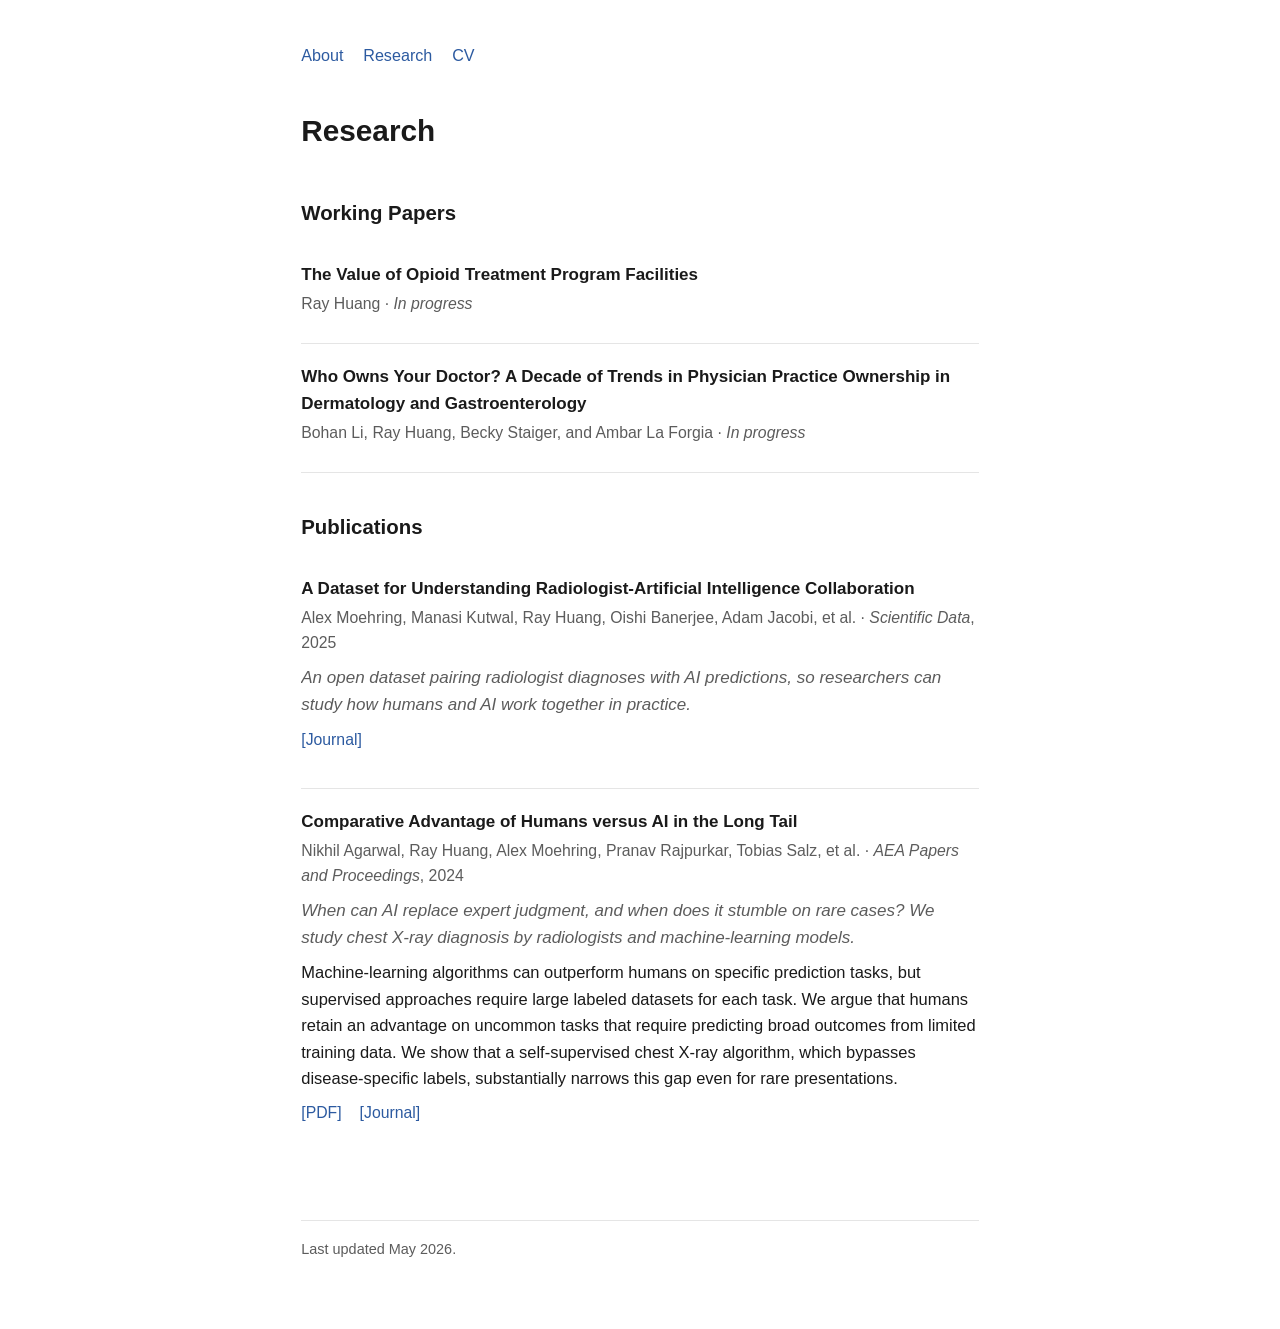
==== research.html @ 4aeb0f44 "Initial site" ====
<!DOCTYPE html>
<html lang="en">
<head>
  <meta charset="utf-8">
  <meta name="viewport" content="width=device-width, initial-scale=1">
  <title>Research · Ray Huang</title>
  <meta name="description" content="Research papers by Ray Huang.">
  <link rel="stylesheet" href="style.css">
</head>
<body>
  <div class="container">

    <nav class="site-nav">
      <a href="index.html">About</a>
      <a href="research.html">Research</a>
      <a href="assets/cv.pdf">CV</a>
    </nav>

    <header>
      <h1>Research</h1>
    </header>

    <main>

      <h2>Working Papers</h2>

      <article class="paper">
        <p class="title">The Value of Opioid Treatment Program Facilities</p>
        <p class="meta">Ray Huang &middot; <em>In progress</em></p>
      </article>

      <article class="paper">
        <p class="title">Who Owns Your Doctor? A Decade of Trends in Physician Practice Ownership in Dermatology and Gastroenterology</p>
        <p class="meta">Bohan Li, Ray Huang, Becky Staiger, and Ambar La Forgia &middot; <em>In progress</em></p>
      </article>

      <h2>Publications</h2>

      <article class="paper">
        <p class="title">A Dataset for Understanding Radiologist-Artificial Intelligence Collaboration</p>
        <p class="meta">
          Alex Moehring, Manasi Kutwal, Ray Huang, Oishi Banerjee, Adam Jacobi, et al.
          &middot; <em>Scientific Data</em>, 2025
        </p>
        <p class="hook">An open dataset pairing radiologist diagnoses with AI predictions, so researchers can study how humans and AI work together in practice.</p>
        <p class="links">
          <a href="https://www.nature.com/articles/s41597-025-05054-0">[Journal]</a>
        </p>
      </article>

      <article class="paper">
        <p class="title">Comparative Advantage of Humans versus AI in the Long Tail</p>
        <p class="meta">
          Nikhil Agarwal, Ray Huang, Alex Moehring, Pranav Rajpurkar, Tobias Salz, et al.
          &middot; <em>AEA Papers and Proceedings</em>, 2024
        </p>
        <p class="hook">When can AI replace expert judgment, and when does it stumble on rare cases? We study chest X-ray diagnosis by radiologists and machine-learning models.</p>
        <p class="abstract">
          Machine-learning algorithms can outperform humans on specific prediction tasks,
          but supervised approaches require large labeled datasets for each task. We argue
          that humans retain an advantage on uncommon tasks that require predicting broad
          outcomes from limited training data. We show that a self-supervised chest X-ray
          algorithm, which bypasses disease-specific labels, substantially narrows this
          gap even for rare presentations.
        </p>
        <p class="links">
          <a href="assets/papers/longtail_manuscript.pdf">[PDF]</a>
          <a href="https://www.aeaweb.org/articles?id=10.1257/pandp.20241071">[Journal]</a>
        </p>
      </article>

      <!--
        To add another paper, copy an <article class="paper"> block above and edit.
        Drop PDFs into assets/papers/ and update the href.
      -->

    </main>

    <footer>
      Last updated May 2026.
    </footer>

  </div>
</body>
</html>
---- style.css ----
:root {
  --text: #1a1a1a;
  --muted: #5c5c5c;
  --link: #2c5aa0;
  --link-hover: #1a3d75;
  --rule: #e5e5e5;
  --bg: #ffffff;
}

* { box-sizing: border-box; }

html, body {
  margin: 0;
  padding: 0;
  background: var(--bg);
  color: var(--text);
  font-family: -apple-system, BlinkMacSystemFont, "Segoe UI", Roboto,
               "Helvetica Neue", Arial, sans-serif;
  font-size: 17px;
  line-height: 1.6;
  -webkit-font-smoothing: antialiased;
}

.container {
  max-width: 720px;
  margin: 0 auto;
  padding: 2.5rem 1.25rem 4rem;
}

nav.site-nav {
  font-size: 0.95rem;
  margin-bottom: 2.25rem;
  color: var(--muted);
}

nav.site-nav a {
  margin-right: 0.9rem;
}

nav.site-nav a:last-child { margin-right: 0; }

a {
  color: var(--link);
  text-decoration: none;
}

a:hover { color: var(--link-hover); text-decoration: underline; }

h1 {
  font-size: 1.75rem;
  margin: 0 0 0.25rem;
  font-weight: 600;
}

h2 {
  font-size: 1.2rem;
  margin: 2.25rem 0 0.75rem;
  font-weight: 600;
}

.subhead {
  color: var(--muted);
  margin: 0 0 1.5rem;
}

.headshot {
  float: right;
  width: 140px;
  height: auto;
  margin: 0.25rem 0 1rem 1.5rem;
  border-radius: 4px;
}

main { overflow: hidden; }

main p { margin: 0 0 1rem; }

p.contact {
  margin-top: 2rem;
  color: var(--muted);
  font-size: 0.95rem;
  line-height: 1.7;
}

.paper {
  padding: 1.1rem 0;
  border-bottom: 1px solid var(--rule);
}

.paper:last-child { border-bottom: none; }

.paper .title {
  font-weight: 600;
  margin: 0 0 0.15rem;
}

.paper .meta {
  color: var(--muted);
  font-size: 0.93rem;
  margin: 0 0 0.5rem;
}

.paper .hook {
  font-style: italic;
  color: var(--muted);
  margin: 0.25rem 0 0.5rem;
}

.paper .abstract {
  font-size: 0.97rem;
  margin: 0.5rem 0;
}

.paper .links {
  font-size: 0.93rem;
  margin-top: 0.4rem;
}

.paper .links a { margin-right: 0.8rem; }

footer {
  margin-top: 3.5rem;
  padding-top: 1rem;
  border-top: 1px solid var(--rule);
  color: var(--muted);
  font-size: 0.85rem;
}

@media (max-width: 560px) {
  .container { padding: 1.75rem 1rem 3rem; }
  .headshot {
    float: none;
    display: block;
    width: 130px;
    margin: 0 0 1rem;
  }
  h1 { font-size: 1.5rem; }
}
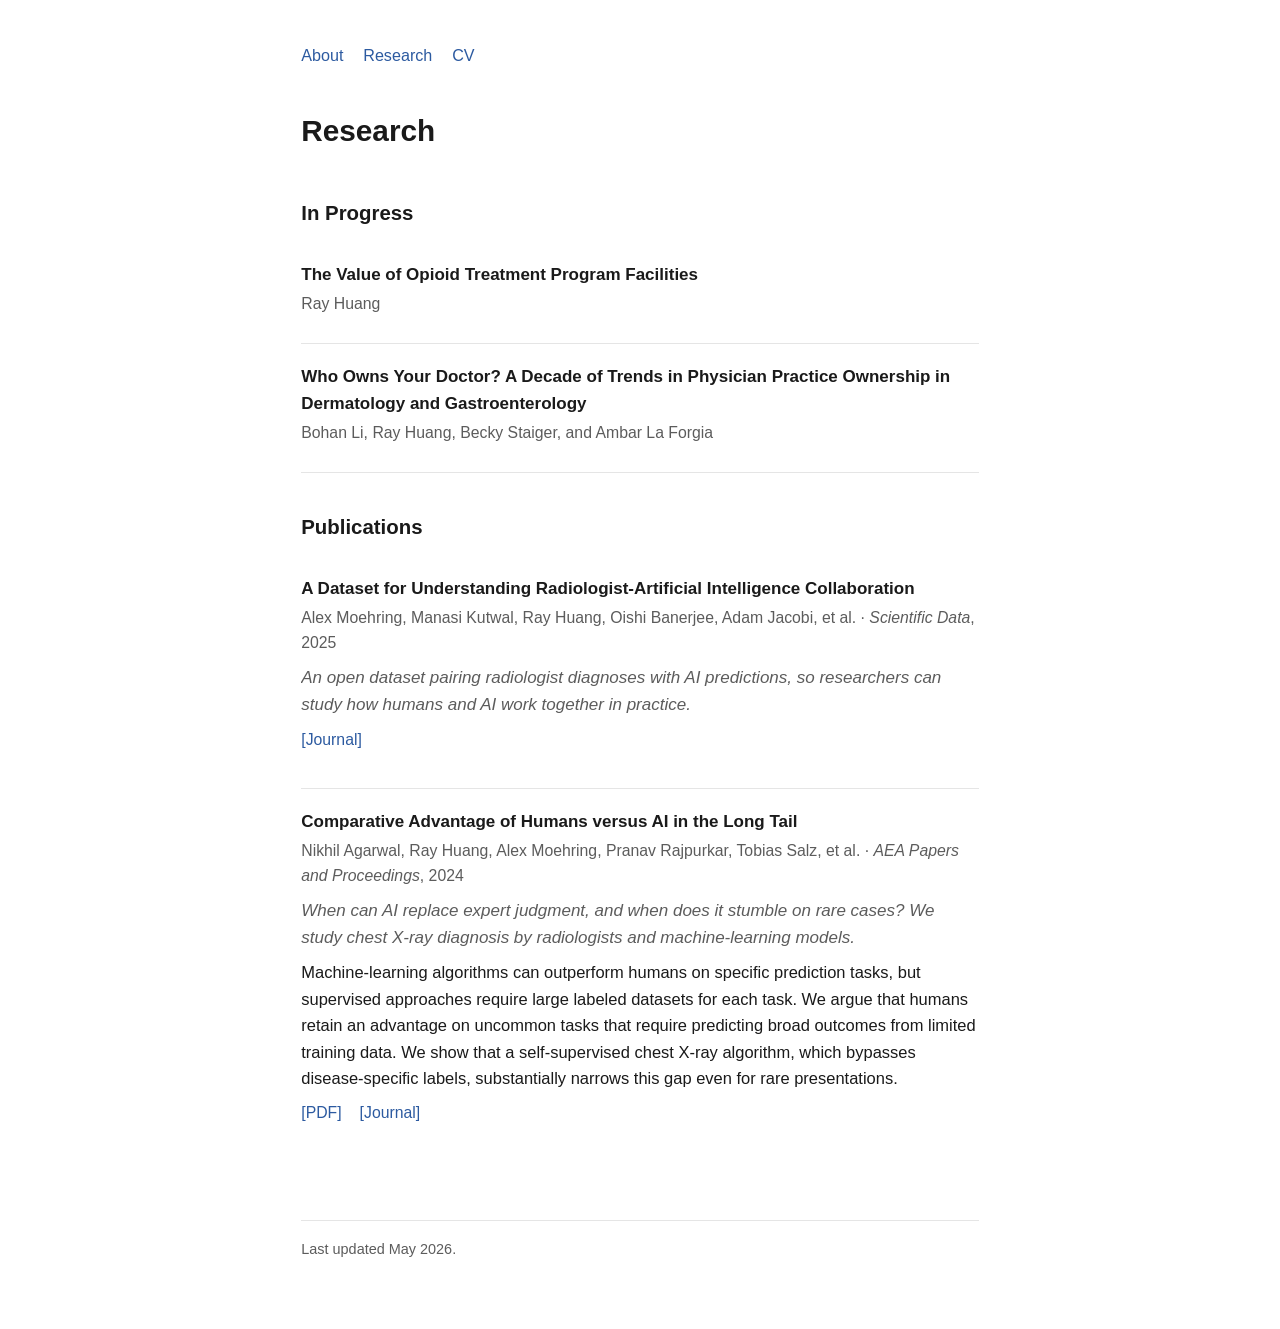
==== commit 15914558: "Rename Working Papers to In Progress; add public finance to CV interests" ====
--- a/research.html
+++ b/research.html
@@ -22,16 +22,16 @@
 
     <main>
 
-      <h2>Working Papers</h2>
+      <h2>In Progress</h2>
 
       <article class="paper">
         <p class="title">The Value of Opioid Treatment Program Facilities</p>
-        <p class="meta">Ray Huang &middot; <em>In progress</em></p>
+        <p class="meta">Ray Huang</p>
       </article>
 
       <article class="paper">
         <p class="title">Who Owns Your Doctor? A Decade of Trends in Physician Practice Ownership in Dermatology and Gastroenterology</p>
-        <p class="meta">Bohan Li, Ray Huang, Becky Staiger, and Ambar La Forgia &middot; <em>In progress</em></p>
+        <p class="meta">Bohan Li, Ray Huang, Becky Staiger, and Ambar La Forgia</p>
       </article>
 
       <h2>Publications</h2>
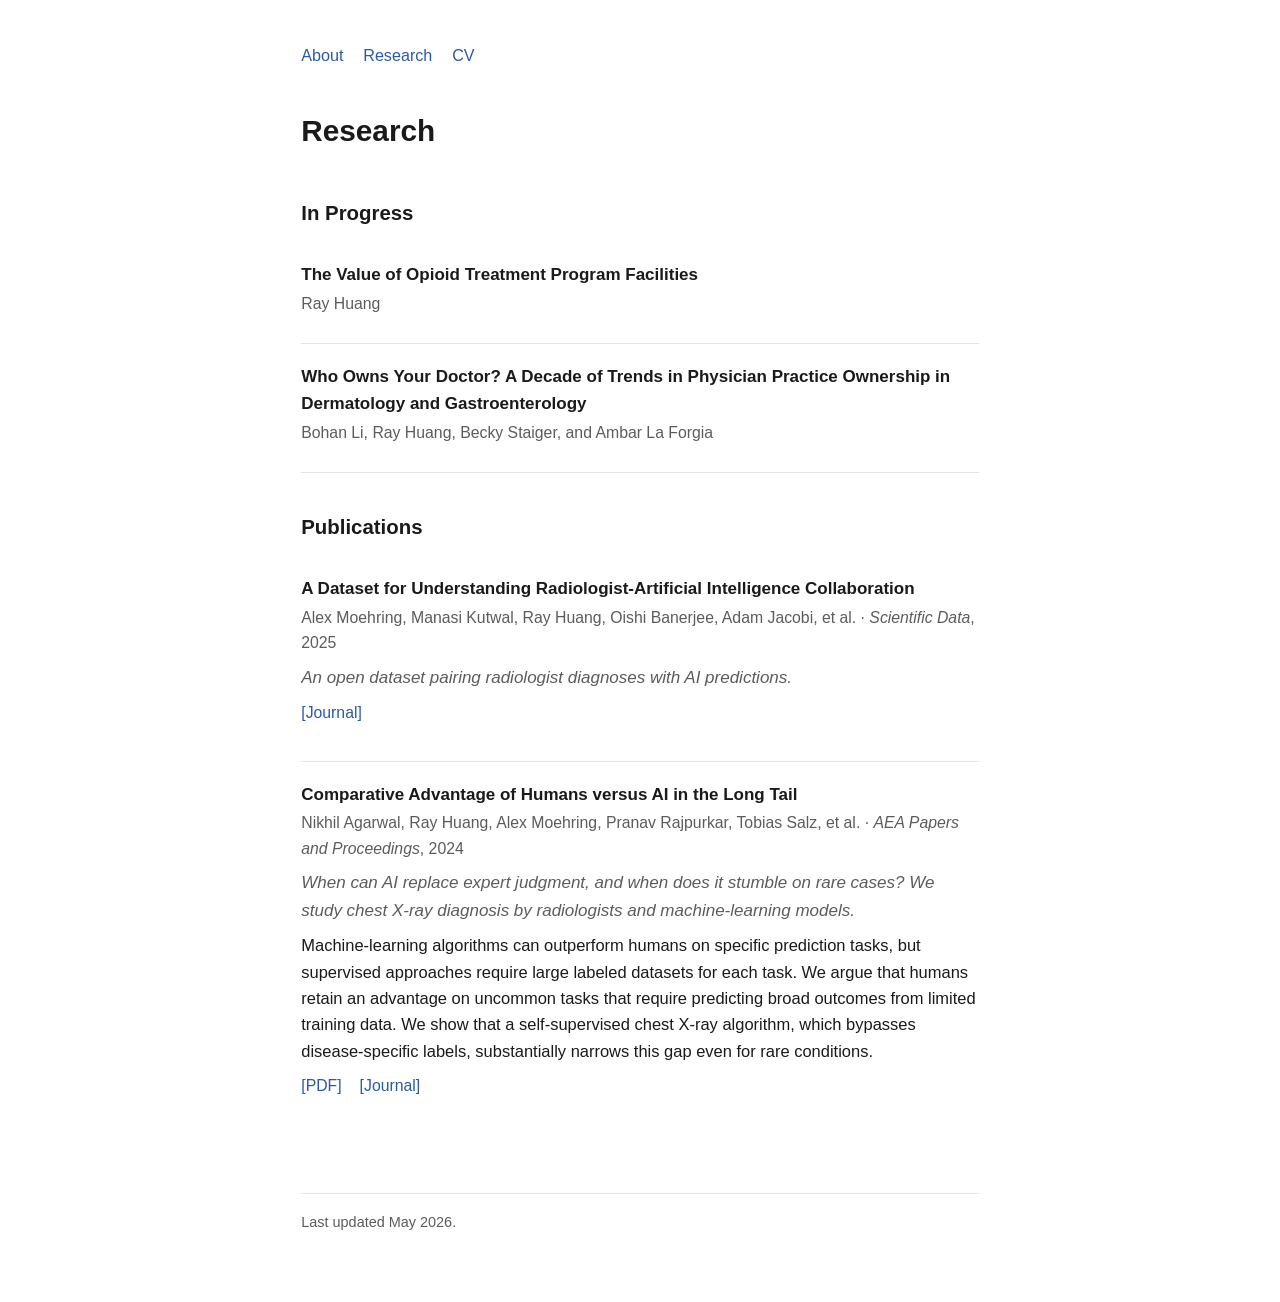
==== commit 483d4360: "Tighten research blurbs: trim dataset hook, swap "presentations" for "conditions"" ====
--- a/research.html
+++ b/research.html
@@ -42,7 +42,7 @@
           Alex Moehring, Manasi Kutwal, Ray Huang, Oishi Banerjee, Adam Jacobi, et al.
           &middot; <em>Scientific Data</em>, 2025
         </p>
-        <p class="hook">An open dataset pairing radiologist diagnoses with AI predictions, so researchers can study how humans and AI work together in practice.</p>
+        <p class="hook">An open dataset pairing radiologist diagnoses with AI predictions.</p>
         <p class="links">
           <a href="https://www.nature.com/articles/s41597-025-05054-0">[Journal]</a>
         </p>
@@ -61,7 +61,7 @@
           that humans retain an advantage on uncommon tasks that require predicting broad
           outcomes from limited training data. We show that a self-supervised chest X-ray
           algorithm, which bypasses disease-specific labels, substantially narrows this
-          gap even for rare presentations.
+          gap even for rare conditions.
         </p>
         <p class="links">
           <a href="assets/papers/longtail_manuscript.pdf">[PDF]</a>
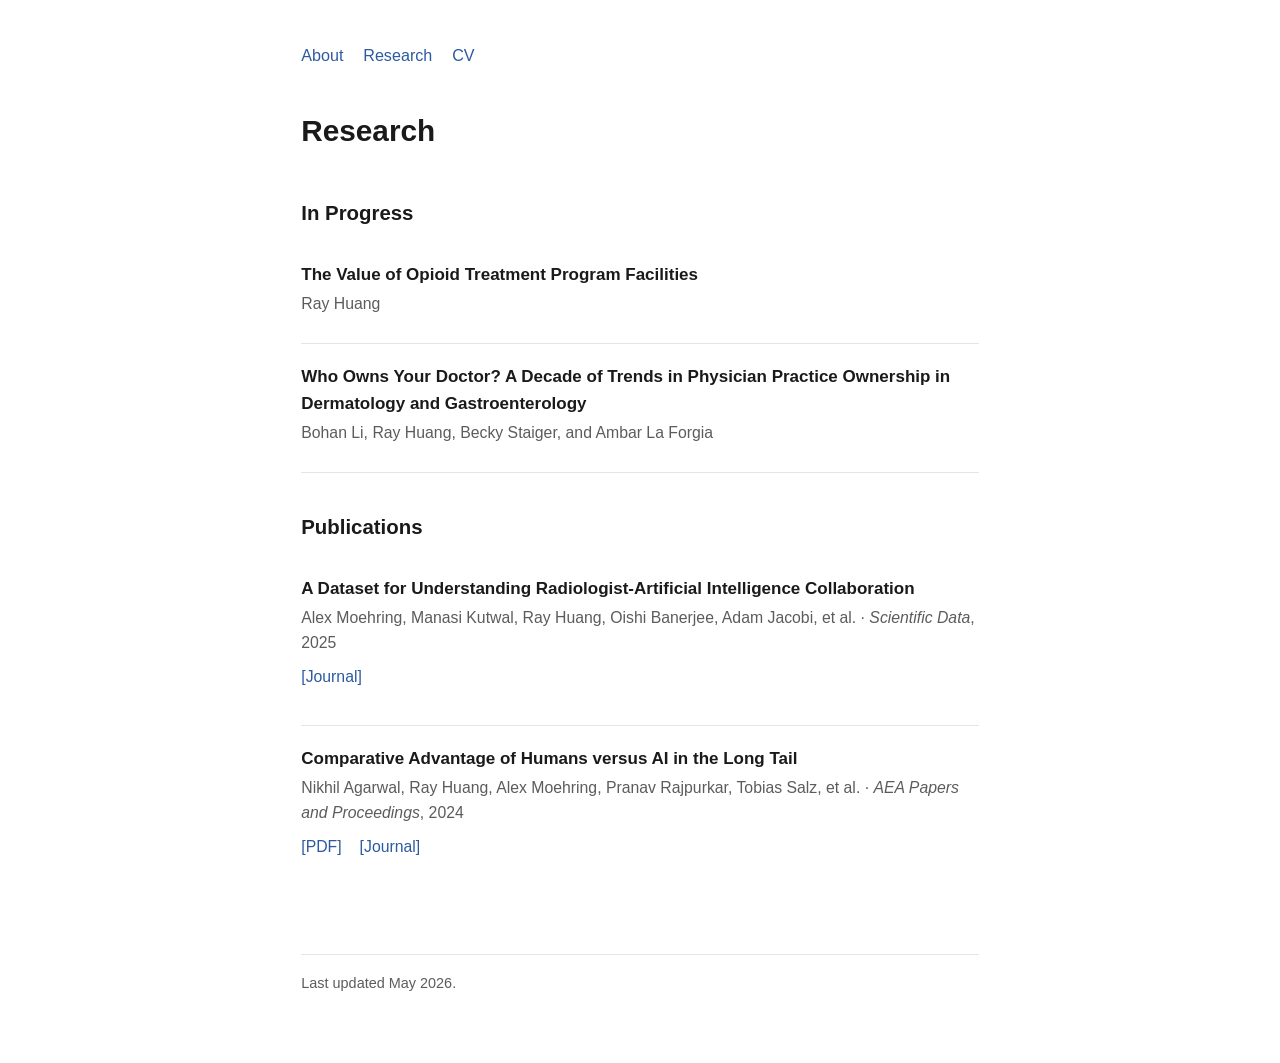
==== commit 5a9073f3: "Remove hook/abstract text from publications" ====
--- a/research.html
+++ b/research.html
@@ -42,7 +42,6 @@
           Alex Moehring, Manasi Kutwal, Ray Huang, Oishi Banerjee, Adam Jacobi, et al.
           &middot; <em>Scientific Data</em>, 2025
         </p>
-        <p class="hook">An open dataset pairing radiologist diagnoses with AI predictions.</p>
         <p class="links">
           <a href="https://www.nature.com/articles/s41597-025-05054-0">[Journal]</a>
         </p>
@@ -53,15 +52,6 @@
         <p class="meta">
           Nikhil Agarwal, Ray Huang, Alex Moehring, Pranav Rajpurkar, Tobias Salz, et al.
           &middot; <em>AEA Papers and Proceedings</em>, 2024
-        </p>
-        <p class="hook">When can AI replace expert judgment, and when does it stumble on rare cases? We study chest X-ray diagnosis by radiologists and machine-learning models.</p>
-        <p class="abstract">
-          Machine-learning algorithms can outperform humans on specific prediction tasks,
-          but supervised approaches require large labeled datasets for each task. We argue
-          that humans retain an advantage on uncommon tasks that require predicting broad
-          outcomes from limited training data. We show that a self-supervised chest X-ray
-          algorithm, which bypasses disease-specific labels, substantially narrows this
-          gap even for rare conditions.
         </p>
         <p class="links">
           <a href="assets/papers/longtail_manuscript.pdf">[PDF]</a>
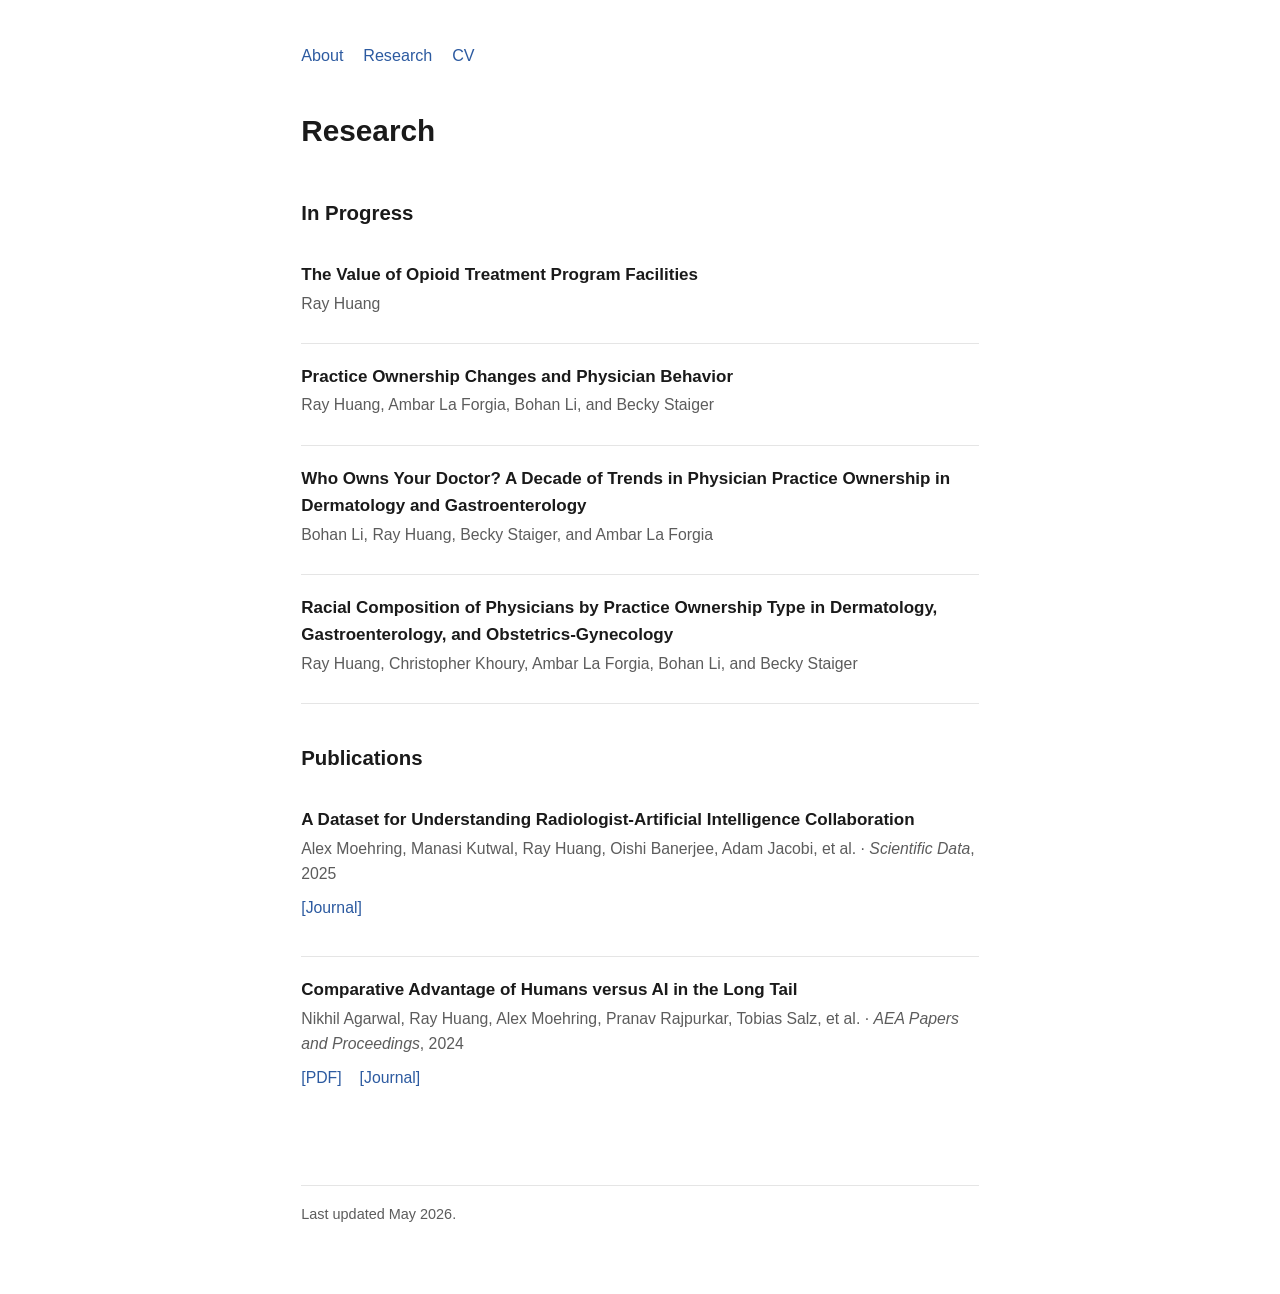
==== commit 761dba57: "Add two in-progress papers: ownership/physician behavior and racial composition Co-Authored-By: Clau" ====
--- a/research.html
+++ b/research.html
@@ -30,8 +30,18 @@
       </article>
 
       <article class="paper">
+        <p class="title">Practice Ownership Changes and Physician Behavior</p>
+        <p class="meta">Ray Huang, Ambar La Forgia, Bohan Li, and Becky Staiger</p>
+      </article>
+
+      <article class="paper">
         <p class="title">Who Owns Your Doctor? A Decade of Trends in Physician Practice Ownership in Dermatology and Gastroenterology</p>
         <p class="meta">Bohan Li, Ray Huang, Becky Staiger, and Ambar La Forgia</p>
+      </article>
+
+      <article class="paper">
+        <p class="title">Racial Composition of Physicians by Practice Ownership Type in Dermatology, Gastroenterology, and Obstetrics-Gynecology</p>
+        <p class="meta">Ray Huang, Christopher Khoury, Ambar La Forgia, Bohan Li, and Becky Staiger</p>
       </article>
 
       <h2>Publications</h2>
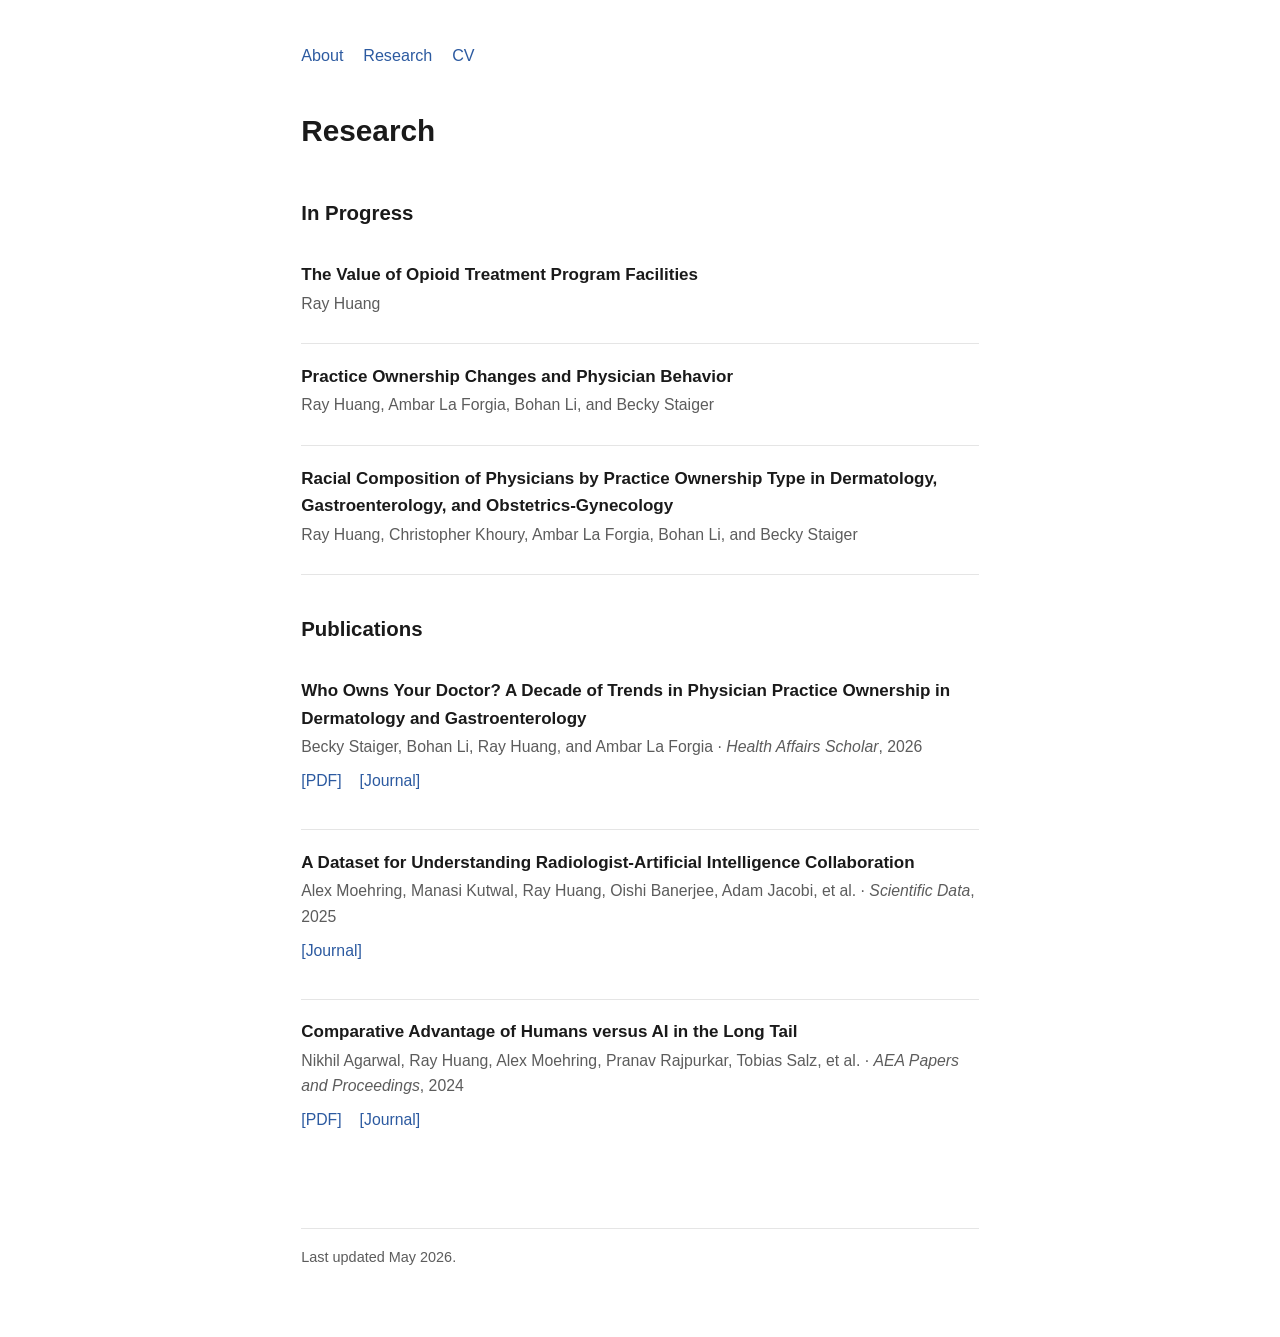
==== commit 093bdad9: "Move "Who Owns Your Doctor?" to Publications with Health Affairs Scholar citation Published in Healt" ====
--- a/research.html
+++ b/research.html
@@ -35,16 +35,23 @@
       </article>
 
       <article class="paper">
-        <p class="title">Who Owns Your Doctor? A Decade of Trends in Physician Practice Ownership in Dermatology and Gastroenterology</p>
-        <p class="meta">Bohan Li, Ray Huang, Becky Staiger, and Ambar La Forgia</p>
-      </article>
-
-      <article class="paper">
         <p class="title">Racial Composition of Physicians by Practice Ownership Type in Dermatology, Gastroenterology, and Obstetrics-Gynecology</p>
         <p class="meta">Ray Huang, Christopher Khoury, Ambar La Forgia, Bohan Li, and Becky Staiger</p>
       </article>
 
       <h2>Publications</h2>
+
+      <article class="paper">
+        <p class="title">Who Owns Your Doctor? A Decade of Trends in Physician Practice Ownership in Dermatology and Gastroenterology</p>
+        <p class="meta">
+          Becky Staiger, Bohan Li, Ray Huang, and Ambar La Forgia
+          &middot; <em>Health Affairs Scholar</em>, 2026
+        </p>
+        <p class="links">
+          <a href="assets/papers/who_owns_has.pdf">[PDF]</a>
+          <a href="https://doi.org/10.1093/haschl/qxag178">[Journal]</a>
+        </p>
+      </article>
 
       <article class="paper">
         <p class="title">A Dataset for Understanding Radiologist-Artificial Intelligence Collaboration</p>
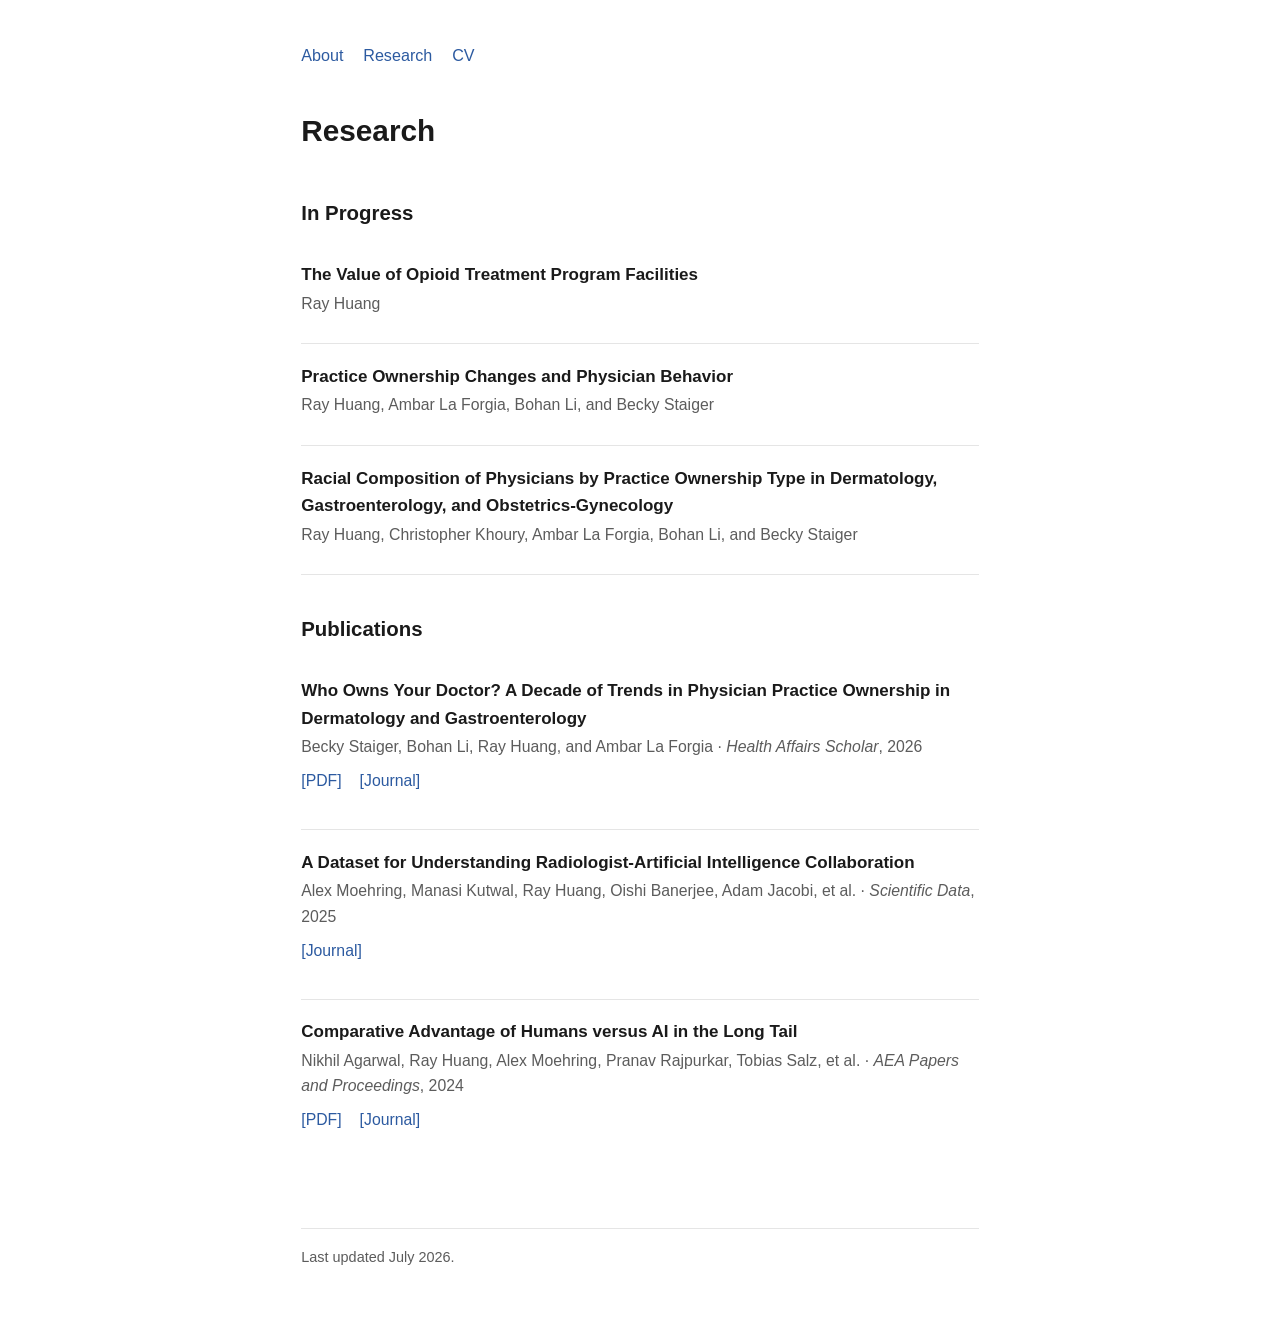
==== commit a433239d: "Bump footer date to July 2026 Co-Authored-By: Claude Opus 5 (1M context) <noreply@anthropic.com>" ====
--- a/research.html
+++ b/research.html
@@ -84,7 +84,7 @@
     </main>
 
     <footer>
-      Last updated May 2026.
+      Last updated July 2026.
     </footer>
 
   </div>
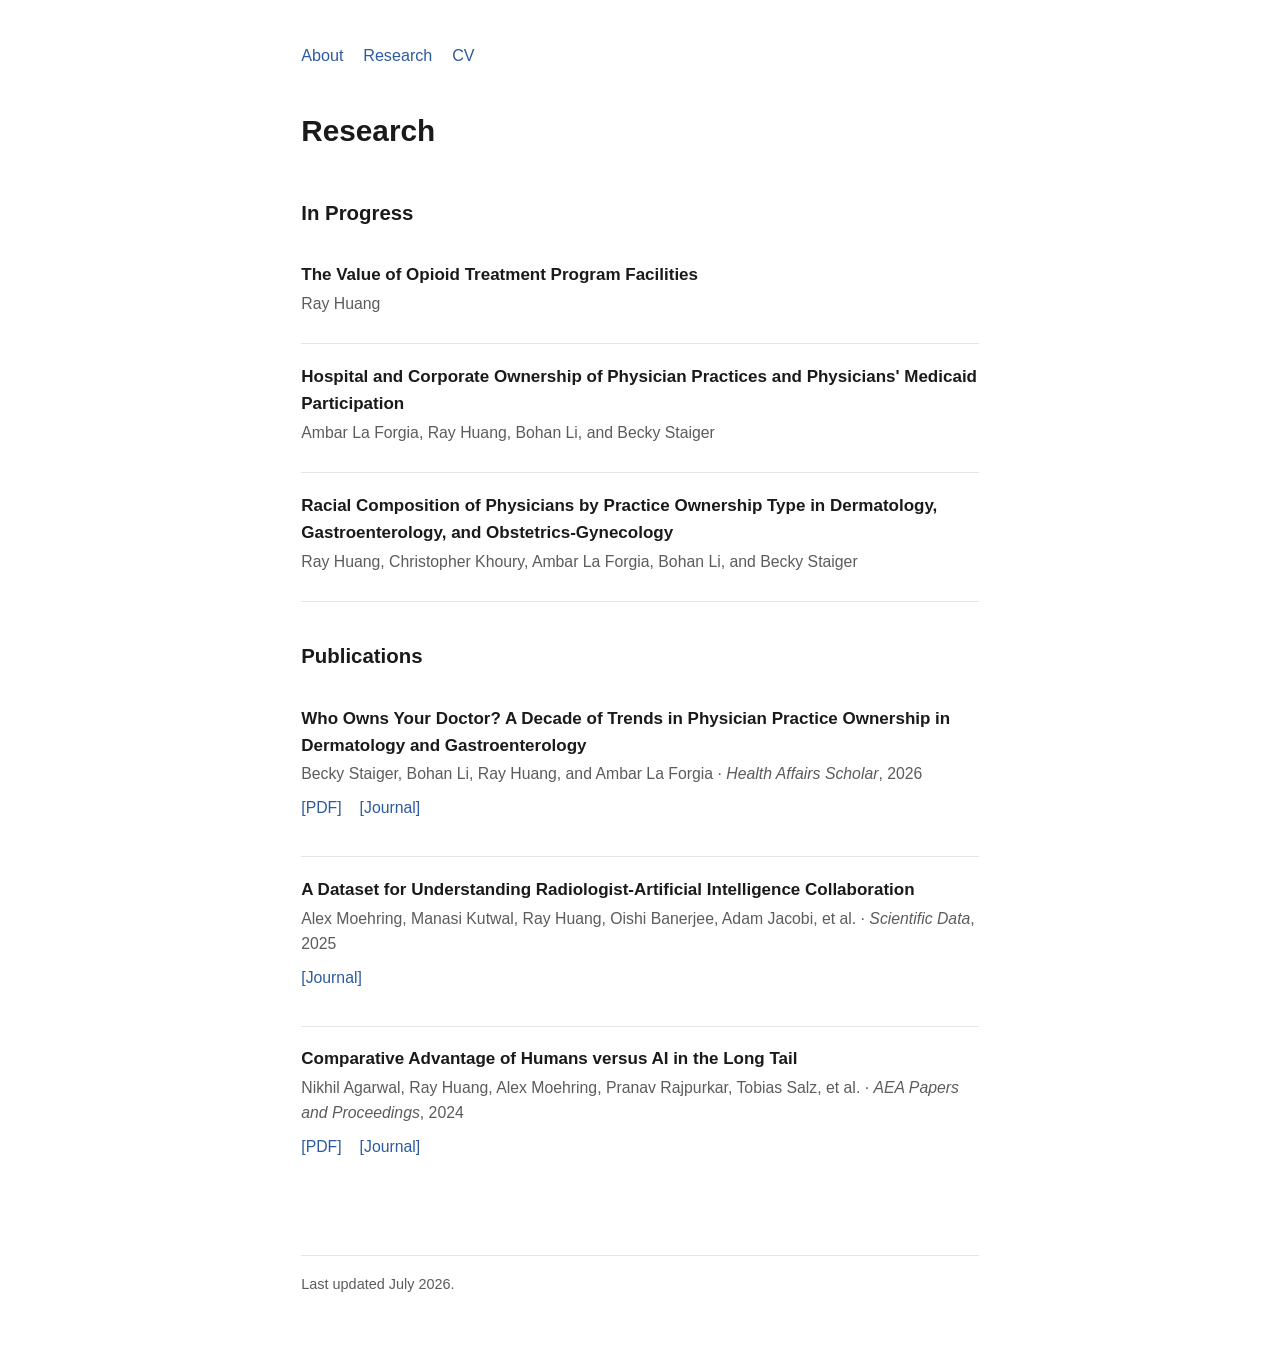
==== commit 0b78208e: "Add in-progress ownership papers to CV and retitle Medicaid paper Co-Authored-By: Claude Opus 5.5 <n" ====
--- a/research.html
+++ b/research.html
@@ -30,8 +30,8 @@
       </article>
 
       <article class="paper">
-        <p class="title">Practice Ownership Changes and Physician Behavior</p>
-        <p class="meta">Ray Huang, Ambar La Forgia, Bohan Li, and Becky Staiger</p>
+        <p class="title">Hospital and Corporate Ownership of Physician Practices and Physicians' Medicaid Participation</p>
+        <p class="meta">Ambar La Forgia, Ray Huang, Bohan Li, and Becky Staiger</p>
       </article>
 
       <article class="paper">
